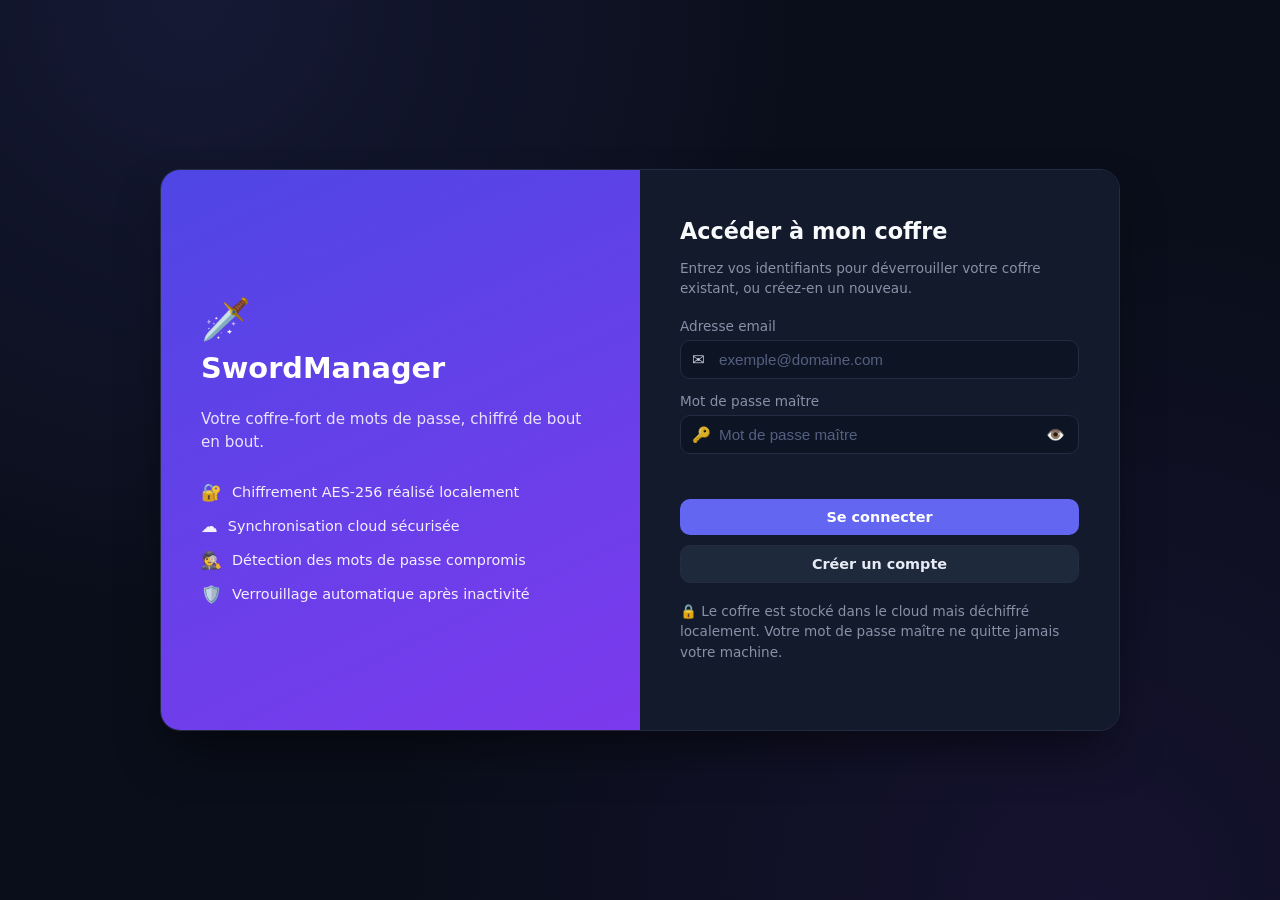
==== index.html @ 0a14b9ee "Redesign header with a grouped dropdown menu - Replace the row of always-visible header buttons with" ====
<!doctype html>
<html lang="fr">
  <head>
    <meta charset="UTF-8" />
    <title>SwordManager - Client Cloud Zero-Knowledge</title>
    <meta name="viewport" content="width=device-width, initial-scale=1.0" />
    <link rel="icon" type="image/svg+xml" href="assets/favicon.svg" />
    <link rel="stylesheet" href="src/style.css" />
  </head>
  <body>
    <div id="toast" class="toast-hidden" role="status" aria-live="polite"></div>

    <!-- ÉCRAN DE CONNEXION / INSCRIPTION -->
    <div id="master-screen">
      <div class="auth-card">
        <div class="auth-brand">
          <div class="brand-logo">🗡️</div>
          <h1>SwordManager</h1>
          <p class="brand-tagline">
            Votre coffre-fort de mots de passe, chiffré de bout en bout.
          </p>
          <ul class="brand-features">
            <li>
              <span class="feature-icon">🔐</span> Chiffrement AES-256 réalisé
              localement
            </li>
            <li>
              <span class="feature-icon">☁️</span> Synchronisation cloud
              sécurisée
            </li>
            <li>
              <span class="feature-icon">🕵️</span> Détection des mots de passe
              compromis
            </li>
            <li>
              <span class="feature-icon">🛡️</span> Verrouillage automatique
              après inactivité
            </li>
          </ul>
        </div>

        <div class="auth-form">
          <h2>Accéder à mon coffre</h2>
          <p class="hint">
            Entrez vos identifiants pour déverrouiller votre coffre existant, ou
            créez-en un nouveau.
          </p>

          <div class="field">
            <label for="master-email">Adresse email</label>
            <div class="input-icon">
              <span class="icon" aria-hidden="true">✉️</span>
              <input
                type="email"
                id="master-email"
                placeholder="exemple@domaine.com"
                autocomplete="username"
              />
            </div>
          </div>

          <div class="field">
            <label for="master-password">Mot de passe maître</label>
            <div class="input-icon">
              <span class="icon" aria-hidden="true">🔑</span>
              <input
                type="password"
                id="master-password"
                placeholder="Mot de passe maître"
                autocomplete="current-password"
              />
              <button
                type="button"
                id="toggle-master-pw"
                class="icon-btn"
                tabindex="-1"
                aria-label="Afficher le mot de passe"
              >
                👁️
              </button>
            </div>
          </div>

          <p id="master-error" class="error" role="alert"></p>

          <div class="auth-actions">
            <button id="unlock-btn" class="btn btn-primary btn-block">
              Se connecter
            </button>
            <button id="register-btn" class="btn btn-secondary btn-block">
              Créer un compte
            </button>
          </div>

          <p class="hint zero-knowledge-note">
            🔒 Le coffre est stocké dans le cloud mais déchiffré localement.
            Votre mot de passe maître ne quitte jamais votre machine.
          </p>
        </div>
      </div>
    </div>

    <!-- ÉCRAN DU COFFRE -->
    <div id="vault-screen" class="hidden">
      <header class="vault-header">
        <div class="brand-mini">
          <span class="brand-mini-logo" aria-hidden="true">🗡️</span>
          <span>SwordManager</span>
        </div>

        <div class="header-actions">
          <div class="menu-dropdown">
            <button
              id="menu-toggle-btn"
              class="btn btn-ghost menu-toggle-btn"
              type="button"
              aria-haspopup="true"
              aria-expanded="false"
            >
              <span aria-hidden="true">⋯</span>
              <span>Menu</span>
            </button>
            <div id="menu-dropdown-panel" class="menu-panel hidden">
              <a id="activity-btn" href="activity.html" class="menu-item">
                <span class="menu-item-icon" aria-hidden="true">🕓</span>
                <span>Historique</span>
              </a>
              <button id="report-btn" class="menu-item" type="button">
                <span class="menu-item-icon" aria-hidden="true">📊</span>
                <span>Rapport Sécurité</span>
              </button>
              <button id="guide-btn" class="menu-item" type="button">
                <span class="menu-item-icon" aria-hidden="true">💡</span>
                <span>Bonnes Pratiques</span>
              </button>
              <button id="export-btn" class="menu-item" type="button">
                <span class="menu-item-icon" aria-hidden="true">📥</span>
                <span>Exporter</span>
              </button>
            </div>
          </div>

          <button id="lock-btn" class="btn btn-ghost lock-btn" type="button">
            <span aria-hidden="true">🔒</span>
            <span>Verrouiller</span>
          </button>
        </div>
      </header>

      <main class="vault-main">
        <div class="vault-title-row">
          <h2>Mes identifiants</h2>
          <p id="entries-count" class="entries-count"></p>
        </div>

        <div class="vault-toolbar">
          <div class="search-field">
            <span class="icon" aria-hidden="true">🔍</span>
            <input
              type="text"
              id="search-input"
              placeholder="Rechercher par nom de site..."
            />
          </div>
          <select id="folder-filter" class="folder-select">
            <option value="">📁 Tous les dossiers</option>
            <option value="sans-dossier">📄 Sans dossier</option>
          </select>
          <button
            type="button"
            id="toggle-form-btn"
            class="btn btn-primary add-btn"
          >
            ➕ Ajouter
          </button>
          <button id="add-folder-btn" class="btn btn-secondary">
            📁 Créer un dossier
          </button>
        </div>

        <div class="table-container">
          <table id="entries-table">
            <thead>
              <tr>
                <th>Nom</th>
                <th>URL</th>
                <th>Identifiant</th>
                <th>Mot de passe</th>
                <th>Actions</th>
              </tr>
            </thead>
            <tbody id="entries-body"></tbody>
          </table>
        </div>
      </main>
    </div>

    <!-- FORMULAIRE D'AJOUT / MODIFICATION (MODALE) -->
    <form id="entry-form" class="hidden">
      <div class="modal-card">
        <div class="modal-header">
          <h3 id="entry-form-title">Ajouter un identifiant</h3>
          <button type="button" class="modal-close" aria-label="Fermer">
            ✕
          </button>
        </div>

        <input type="hidden" id="entry-id" />

        <div class="field-grid">
          <div class="field">
            <label for="entry-name">Nom</label>
            <input
              type="text"
              id="entry-name"
              placeholder="Ex: Google"
              required
            />
          </div>
          <div class="field">
            <label for="entry-url">Site web (URL)</label>
            <input type="text" id="entry-url" placeholder="Ex: google.com" />
          </div>
        </div>

        <div class="field">
          <label for="entry-username">Identifiant / Email</label>
          <input
            type="text"
            id="entry-username"
            placeholder="nom@exemple.com"
          />
        </div>

        <div class="field">
          <label for="entry-password">Mot de passe</label>
          <div class="password-container">
            <input type="text" id="entry-password" placeholder="Mot de passe" />
            <button type="button" id="generate-btn" class="btn btn-secondary">
              🎲 Générer
            </button>
          </div>

          <div class="gen-options">
            <label>
              <input type="checkbox" id="gen-numbers" checked /> Chiffres
            </label>
            <label>
              <input type="checkbox" id="gen-specials" checked /> Caractères
              spéciaux
            </label>
          </div>

          <div id="password-strength" class="strength-bar"></div>
        </div>

        <div class="field">
          <label for="entry-folder">Dossier / Catégorie</label>
          <input
            type="text"
            id="entry-folder"
            list="folder-list"
            placeholder="Ex: Production, Perso, Sauvegardes..."
          />
          <datalist id="folder-list"></datalist>
        </div>

        <div class="modal-footer">
          <button type="button" id="reset-form-btn" class="btn btn-ghost">
            Annuler
          </button>
          <button type="submit" id="submit-entry-btn" class="btn btn-primary">
            💾 Enregistrer
          </button>
        </div>
      </div>
    </form>
    <!-- MODALE DU RAPPORT DE SÉCURITÉ -->
    <div id="report-modal" class="hidden">
      <div class="modal-card" style="max-width: 600px">
        <div class="modal-header">
          <h3>📊 Tableau de Bord de Sécurité</h3>
          <button
            type="button"
            id="report-close-btn"
            class="modal-close"
            aria-label="Fermer"
          >
            ✕
          </button>
        </div>
        <div
          class="report-overview"
          style="
            display: grid;
            grid-template-columns: 1fr 1fr;
            gap: 14px;
            margin-bottom: 20px;
          "
        >
          <div
            style="
              background: var(--color-surface-alt);
              padding: 14px;
              border-radius: var(--radius-md);
              text-align: center;
              border: 1px solid var(--color-border);
            "
          >
            <span style="font-size: 1.5rem">⚠️</span>
            <h4 style="margin: 6px 0 2px 0; color: var(--color-warning)">
              Mots de passe faibles
            </h4>
            <p
              id="weak-count"
              style="font-size: 1.4rem; font-weight: bold; margin: 0"
            >
              0
            </p>
          </div>
          <div
            style="
              background: var(--color-surface-alt);
              padding: 14px;
              border-radius: var(--radius-md);
              text-align: center;
              border: 1px solid var(--color-border);
            "
          >
            <span style="font-size: 1.5rem">🔥</span>
            <h4 style="margin: 6px 0 2px 0; color: var(--color-danger)">
              Compromis (RockYou)
            </h4>
            <p
              id="pwned-count"
              style="font-size: 1.4rem; font-weight: bold; margin: 0"
            >
              0
            </p>
          </div>
        </div>

        <!-- 🔄 DEBUT DE LA SÉPARATION EN DEUX BLOCS -->
        <div
          class="report-lists-container"
          style="display: grid; grid-template-columns: 1fr; gap: 16px"
        >
          <!-- 🔥 BLOC DES MOTS DE PASSE COMPROMIS -->
          <div class="field">
            <label style="color: #ef4444; font-weight: bold; font-size: 0.85rem"
              >🔥 Mots de passe compromis (Fuites publiques)</label
            >
            <div
              id="report-list-pwned"
              style="
                max-height: 180px;
                overflow-y: auto;
                background: var(--color-surface-alt);
                padding: 10px;
                border-radius: var(--radius-md);
                border: 1px solid #ef4444;
                font-size: 0.9rem;
                margin-top: 6px;
              "
            >
              <!-- Rempli en JS -->
            </div>
          </div>

          <!-- ⚠️ BLOC DES MOTS DE PASSE FAIBLES -->
          <div class="field">
            <label style="color: #f59e0b; font-weight: bold; font-size: 0.85rem"
              >⚠️ Mots de passe faibles (Sécurité locale)</label
            >
            <div
              id="report-list-weak"
              style="
                max-height: 180px;
                overflow-y: auto;
                background: var(--color-surface-alt);
                padding: 10px;
                border-radius: var(--radius-md);
                border: 1px solid #f59e0b;
                font-size: 0.9rem;
                margin-top: 6px;
              "
            >
              <!-- Rempli en JS -->
            </div>
          </div>
        </div>
        <!-- 🔄 FIN DE LA SÉPARATION -->
      </div>
    </div>

    <!-- ==========================================================================
   📁 MODALE DE CRÉATION DE DOSSIER PERSO
   ========================================================================== -->
    <div id="folder-modal" class="hidden">
      <div class="modal-card folder-card">
        <div class="modal-header">
          <h3>📁 Nouveau dossier</h3>
          <button id="folder-modal-close" class="modal-close" type="button">
            ×
          </button>
        </div>
        <div class="confirm-body">
          <div class="field">
            <label for="new-folder-name">Nom du dossier</label>
            <input
              type="text"
              id="new-folder-name"
              placeholder="Ex: Perso, PROD, Sauv..."
              autocomplete="off"
            />
            <div id="folder-error" class="error" style="margin-top: 6px"></div>
          </div>
        </div>
        <div class="modal-footer">
          <button id="folder-cancel-btn" class="btn btn-ghost" type="button">
            Annuler
          </button>
          <button id="folder-confirm-btn" class="btn btn-primary" type="button">
            Créer le dossier
          </button>
        </div>
      </div>
    </div>

    <!-- MODALE DE CONFIRMATION D'EXPORTATION SÉCURISÉE -->
    <div id="confirm-modal" class="hidden">
      <div class="modal-card confirm-card">
        <div class="modal-header">
          <h3>⚠️ Attention : Action Sensible</h3>
          <button
            type="button"
            id="confirm-cancel-cross"
            class="modal-close"
            aria-label="Fermer"
          >
            ✕
          </button>
        </div>
        <div class="confirm-body">
          <p>
            Vous allez télécharger vos mots de passe en
            <strong>CLAIR</strong> dans un fichier CSV.
          </p>
          <p class="hint">
            Assurez-vous d'être seul devant votre écran et de supprimer
            définitivement le fichier après usage.
          </p>
          <p>Voulez-vous continuer ?</p>
        </div>
        <div class="modal-footer">
          <button type="button" id="confirm-cancel-btn" class="btn btn-ghost">
            Annuler
          </button>
          <button
            type="button"
            id="confirm-action-btn"
            class="btn btn-primary"
            style="background: var(--color-danger)"
          >
            Exporter en clair
          </button>
        </div>
      </div>
    </div>
    <!-- MODALE DES BONNES PRATIQUES (HYGIÈNE SÉCURITÉ) -->
    <div id="guide-modal" class="hidden">
      <div class="modal-card" style="max-width: 550px">
        <div class="modal-header">
          <h3>💡 Guide d'Hygiène Informatique</h3>
          <button
            type="button"
            id="guide-close-btn"
            class="modal-close"
            aria-label="Fermer"
          >
            ✕
          </button>
        </div>
        <div
          class="guide-body"
          style="
            font-size: 0.92rem;
            line-height: 1.6;
            color: var(--color-text);
            max-height: 400px;
            overflow-y: auto;
            padding-right: 5px;
          "
        >
          <div
            style="
              margin-bottom: 16px;
              border-left: 3px solid var(--color-primary);
              padding-left: 10px;
            "
          >
            <strong
              style="
                color: var(--color-primary-hover);
                display: block;
                margin-bottom: 4px;
              "
              >1. Unicité stricte</strong
            >
            <span
              >N'utilisez jamais le même mot de passe pour deux comptes
              différents. Si un site est corrompu, vos autres accès restent
              protégés.</span
            >
          </div>

          <div
            style="
              margin-bottom: 16px;
              border-left: 3px solid var(--color-success);
              padding-left: 10px;
            "
          >
            <strong
              style="
                color: var(--color-success-hover);
                display: block;
                margin-bottom: 4px;
              "
              >2. Complexité & Longueur</strong
            >
            <span
              >Privilégiez des phrases de passe ou des chaînes d'au moins 14
              caractères combinant majuscules, minuscules, chiffres et
              caractères spéciaux.</span
            >
          </div>

          <div
            style="
              margin-bottom: 16px;
              border-left: 3px solid var(--color-warning);
              padding-left: 10px;
            "
          >
            <strong
              style="
                color: var(--color-warning);
                display: block;
                margin-bottom: 4px;
              "
              >3. Double Authentification (2FA)</strong
            >
            <span
              >Activez la validation en deux étapes dès que possible (via
              application TOTP ou clé matérielle). Le mot de passe seul ne
              suffit plus.</span
            >
          </div>

          <div
            style="
              margin-bottom: 16px;
              border-left: 3px solid var(--color-danger);
              padding-left: 10px;
            "
          >
            <strong
              style="
                color: var(--color-danger-hover);
                display: block;
                margin-bottom: 4px;
              "
              >4. Attention aux Exports (CSV)</strong
            >
            <span
              >Lorsque vous exportez vos mots de passe en clair depuis
              SwordManager, détruisez le fichier CSV de votre disque dès que
              vous avez fini de l'utiliser.</span
            >
          </div>

          <div
            style="
              margin-bottom: 8px;
              border-left: 3px solid #6366f1;
              padding-left: 10px;
            "
          >
            <strong style="color: #818cf8; display: block; margin-bottom: 4px"
              >5. Méfiez-vous du Phishing</strong
            >
            <span
              >Vérifiez systématiquement l'URL des sites avant de copier-coller
              vos identifiants. Aucun administrateur système ne vous demandera
              votre mot de passe maître.</span
            >
          </div>
        </div>
        <div class="modal-footer" style="margin-top: 16px; padding-top: 12px">
          <button
            type="button"
            id="guide-ok-btn"
            class="btn btn-primary"
            style="width: 100%"
          >
            Compris !
          </button>
        </div>
      </div>
    </div>
    <script src="src/app.js"></script>
  </body>
</html>
---- src/style.css ----
/* ==========================================================================
   TOKENS
   ========================================================================== */
:root {
  --color-bg: #0a0e1a;
  --color-surface: #131a2c;
  --color-surface-alt: #0d1424;
  --color-border: #232c42;
  --color-text: #e7ebf5;
  --color-text-muted: #8891a8;
  --color-primary: #6366f1;
  --color-primary-hover: #818cf8;
  --color-primary-soft: rgba(99, 102, 241, 0.15);
  --color-success: #22c55e;
  --color-success-hover: #34d872;
  --color-danger: #ef4444;
  --color-danger-hover: #f87171;
  --color-warning: #f59e0b;
  --radius-sm: 6px;
  --radius-md: 10px;
  --radius-lg: 16px;
  --radius-xl: 20px;
  --shadow-md: 0 10px 25px -5px rgba(0, 0, 0, 0.4);
  --shadow-lg: 0 25px 50px -12px rgba(0, 0, 0, 0.55);
}

* {
  box-sizing: border-box;
}

/* ==========================================================================
   BASE
   ========================================================================== */
body {
  font-family:
    system-ui,
    -apple-system,
    BlinkMacSystemFont,
    "Segoe UI",
    sans-serif;
  background:
    radial-gradient(
      circle at 15% 0%,
      rgba(99, 102, 241, 0.12),
      transparent 45%
    ),
    radial-gradient(
      circle at 85% 100%,
      rgba(124, 58, 237, 0.1),
      transparent 50%
    ),
    var(--color-bg);
  color: var(--color-text);
  margin: 0;
  padding: 0;
  min-height: 100vh;
}

h1,
h2,
h3 {
  color: #f9fafb;
  margin-top: 0;
}

.hidden {
  display: none;
}

.hint {
  font-size: 0.85rem;
  color: var(--color-text-muted);
  line-height: 1.5;
}

.error {
  color: var(--color-danger);
  font-size: 0.9rem;
  min-height: 1.1em;
}

/* ==========================================================================
   FORM FIELDS
   ========================================================================== */
.field {
  margin-bottom: 14px;
}

.field label {
  display: block;
  font-size: 0.85rem;
  margin-bottom: 6px;
  color: var(--color-text-muted);
  font-weight: 500;
}

.field-grid {
  display: grid;
  grid-template-columns: 1fr 1fr;
  gap: 14px;
}

input[type="text"],
input[type="password"],
input[type="url"],
input[type="search"],
input[type="email"],
input[type="number"] {
  width: 100%;
  padding: 10px 12px;
  border-radius: var(--radius-md);
  border: 1px solid var(--color-border);
  background: var(--color-surface-alt);
  color: var(--color-text);
  font-size: 0.95rem;
  transition:
    border-color 0.15s ease,
    box-shadow 0.15s ease;
}

input::placeholder {
  color: #556080;
}

input:focus {
  outline: none;
  border-color: var(--color-primary);
  box-shadow: 0 0 0 3px var(--color-primary-soft);
}

.input-icon {
  position: relative;
  display: flex;
  align-items: center;
}

.input-icon .icon {
  position: absolute;
  left: 12px;
  font-size: 0.95rem;
  pointer-events: none;
  opacity: 0.85;
}

.input-icon input {
  padding-left: 38px;
  padding-right: 40px;
}

.icon-btn {
  position: absolute;
  right: 6px;
  background: transparent;
  border: none;
  color: var(--color-text-muted);
  padding: 6px 8px;
  border-radius: var(--radius-sm);
  cursor: pointer;
  font-size: 0.95rem;
}

.icon-btn:hover {
  background: var(--color-border);
}

/* ==========================================================================
   BUTTONS
   ========================================================================== */
.btn {
  border: none;
  border-radius: var(--radius-md);
  padding: 10px 16px;
  font-size: 0.9rem;
  font-weight: 600;
  cursor: pointer;
  transition:
    background 0.15s ease,
    transform 0.1s ease,
    opacity 0.15s ease;
  white-space: nowrap;
}

.btn:active {
  transform: scale(0.98);
}

.btn:disabled {
  opacity: 0.5;
  cursor: default;
  transform: none;
}

.btn-block {
  width: 100%;
}

.btn-primary {
  background: var(--color-primary);
  color: white;
}

.btn-primary:hover {
  background: var(--color-primary-hover);
}

.btn-secondary {
  background: #1e293b;
  color: var(--color-text);
  border: 1px solid var(--color-border);
}

.btn-secondary:hover {
  background: #263049;
}

.btn-ghost {
  background: transparent;
  color: var(--color-text);
  border: 1px solid var(--color-border);
}

.btn-ghost:hover {
  background: var(--color-surface);
}

/* Boutons génériques restants (utilisés dans le rendu JS des lignes) */
button {
  font-family: inherit;
}

/* ==========================================================================
   AUTH SCREEN
   ========================================================================== */
#master-screen:not(.hidden) {
  display: flex;
  min-height: 100vh;
  align-items: center;
  justify-content: center;
  padding: 32px 16px;
}

#master-screen.hidden {
  display: none;
}

.auth-card {
  display: grid;
  grid-template-columns: 1fr 1fr;
  max-width: 960px;
  width: 100%;
  border-radius: var(--radius-xl);
  overflow: hidden;
  box-shadow: var(--shadow-lg);
  border: 1px solid var(--color-border);
}

.auth-brand {
  background: linear-gradient(155deg, #4f46e5 0%, #7c3aed 100%);
  color: white;
  padding: 48px 40px;
  display: flex;
  flex-direction: column;
  justify-content: center;
}

.brand-logo {
  font-size: 2.5rem;
  margin-bottom: 8px;
}

.auth-brand h1 {
  color: white;
  font-size: 1.8rem;
  margin-bottom: 8px;
}

.brand-tagline {
  color: rgba(255, 255, 255, 0.85);
  font-size: 0.95rem;
  margin-bottom: 28px;
  line-height: 1.5;
}

.brand-features {
  list-style: none;
  margin: 0;
  padding: 0;
  display: flex;
  flex-direction: column;
  gap: 14px;
}

.brand-features li {
  display: flex;
  align-items: center;
  gap: 10px;
  font-size: 0.9rem;
  color: rgba(255, 255, 255, 0.92);
}

.feature-icon {
  font-size: 1.05rem;
}

.auth-form {
  background: var(--color-surface);
  padding: 48px 40px;
}

.auth-form h2 {
  font-size: 1.4rem;
  margin-bottom: 6px;
}

.auth-form .hint {
  margin-bottom: 20px;
}

.auth-actions {
  display: flex;
  flex-direction: column;
  gap: 10px;
  margin-top: 8px;
}

.zero-knowledge-note {
  margin-top: 18px;
  margin-bottom: 0;
}

/* ==========================================================================
   VAULT SCREEN
   ========================================================================== */
#vault-screen:not(.hidden) {
  display: flex;
  flex-direction: column;
  min-height: 100vh;
}

#vault-screen.hidden {
  display: none;
}

.vault-header {
  position: sticky;
  top: 0;
  z-index: 20;
  display: flex;
  align-items: center;
  justify-content: space-between;
  gap: 16px;
  padding: 14px 32px;
  background: rgba(13, 20, 36, 0.85);
  backdrop-filter: blur(8px);
  border-bottom: 1px solid var(--color-border);
}

.brand-mini {
  font-weight: 700;
  font-size: 1.05rem;
  display: flex;
  align-items: center;
  gap: 8px;
  white-space: nowrap;
}

.brand-mini-logo {
  font-size: 1.2rem;
}

.header-actions {
  display: flex;
  align-items: center;
  gap: 10px;
}

.header-actions .btn {
  display: inline-flex;
  align-items: center;
  gap: 6px;
}

.lock-btn {
  border-color: rgba(239, 68, 68, 0.35) !important;
  color: var(--color-danger-hover) !important;
}

.lock-btn:hover {
  background: rgba(239, 68, 68, 0.12) !important;
}

/* ==========================================================================
   MENU DÉROULANT DE L'EN-TÊTE (actions secondaires)
   ========================================================================== */
.menu-dropdown {
  position: relative;
}

.menu-toggle-btn[aria-expanded="true"] {
  background: var(--color-surface);
  border-color: var(--color-primary);
}

.menu-panel {
  position: absolute;
  top: calc(100% + 8px);
  right: 0;
  min-width: 220px;
  background: var(--color-surface);
  border: 1px solid var(--color-border);
  border-radius: var(--radius-md);
  box-shadow: var(--shadow-md);
  padding: 6px;
  display: flex;
  flex-direction: column;
  gap: 2px;
  z-index: 30;
  animation: modalSpawn 0.15s ease-out;
}

.menu-panel.hidden {
  display: none;
}

.menu-item {
  display: flex;
  align-items: center;
  gap: 10px;
  width: 100%;
  padding: 10px 12px;
  border: none;
  border-radius: var(--radius-sm);
  background: transparent;
  color: var(--color-text);
  font-size: 0.88rem;
  font-weight: 500;
  text-align: left;
  text-decoration: none;
  cursor: pointer;
  transition: background 0.15s ease;
}

.menu-item:hover {
  background: var(--color-surface-alt);
}

.menu-item-icon {
  font-size: 1rem;
  flex-shrink: 0;
}

/* ==========================================================================
   RESPONSIVE DE L'EN-TÊTE
   ========================================================================== */
@media (max-width: 640px) {
  .vault-header {
    padding: 12px 16px;
  }

  .lock-btn span:last-child {
    display: none; /* Ne garde que l'icône sur très petit écran */
  }

  .menu-toggle-btn span:last-child {
    display: none;
  }
}

.vault-main {
  flex: 1;
  width: 100%;
  max-width: 1100px;
  margin: 0 auto;
  padding: 28px 32px 48px;
}

.vault-title-row {
  display: flex;
  align-items: baseline;
  gap: 12px;
  margin-bottom: 18px;
}

.vault-title-row h2 {
  font-size: 1.3rem;
}

.entries-count {
  color: var(--color-text-muted);
  font-size: 0.85rem;
  margin: 0;
}

.vault-toolbar {
  display: flex;
  gap: 12px;
  flex-wrap: wrap;
  align-items: center;
  margin-bottom: 20px;
}

.search-field {
  position: relative;
  display: flex;
  align-items: center;
  flex: 1;
  min-width: 220px;
  background: var(--color-surface);
  border: 1px solid var(--color-border);
  border-radius: var(--radius-md);
  padding: 0 12px;
}

.search-field .icon {
  opacity: 0.8;
  margin-right: 8px;
}

.search-field input {
  border: none;
  background: transparent;
  padding: 10px 0;
  flex: 1;
}

.search-field input:focus {
  box-shadow: none;
}

.folder-select {
  padding: 10px 14px;
  border-radius: var(--radius-md);
  border: 1px solid var(--color-border);
  background: var(--color-surface);
  color: var(--color-text);
  min-width: 190px;
  font-size: 0.9rem;
}

.folder-select:focus {
  outline: none;
  border-color: var(--color-primary);
}

.add-btn {
  margin-left: auto;
}

/* ==========================================================================
   TABLE
   ========================================================================== */
.table-container {
  width: 100%;
  max-height: 500px;
  overflow-y: auto;
  border: 1px solid var(--color-border);
  border-radius: var(--radius-lg);
  background: var(--color-surface);
  box-shadow: var(--shadow-md);
}

#entries-table {
  width: 100%;
  border-collapse: collapse;
  font-size: 0.9rem;
}

#entries-table th,
#entries-table td {
  padding: 12px 14px;
  border-bottom: 1px solid var(--color-border);
  text-align: left;
  vertical-align: middle !important; /* 🎯 Force toutes les cellules au même niveau horizontal */
}

#entries-table th {
  position: sticky;
  top: 0;
  background: var(--color-surface-alt);
  color: var(--color-text-muted);
  font-size: 0.78rem;
  text-transform: uppercase;
  letter-spacing: 0.04em;
  font-weight: 600;
  z-index: 10;
  border-bottom: 1px solid var(--color-border);
}

#entries-table tbody tr {
  transition: background 0.15s ease;
}

#entries-table tbody tr:hover {
  background: rgba(99, 102, 241, 0.06);
}

#entries-table tbody tr:last-child td {
  border-bottom: none;
}

/* 🎯 CORRECTION STRICTE DU DISPLAY FLEX INJECTÉ PAR LE JS (ÉCRAN PC) */
@media (min-width: 769px) {
  #entries-table td[data-label="Mot de passe"] {
    display: table-cell !important; /* Écrase le flex du JS sur ordinateur */
    white-space: nowrap;
  }
  
  #entries-table td[data-label="Mot de passe"] span {
    display: inline-block;
    vertical-align: middle;
  }

  #entries-table td[data-label="Mot de passe"] button {
    display: inline-block;
    vertical-align: middle;
    margin-left: 8px;
  }
}

#entries-table td a {
  color: var(--color-primary-hover);
  text-decoration: none;
  font-weight: 500;
  transition: color 0.15s ease;
}

#entries-table td a:hover {
  text-decoration: underline;
}

#entries-table td a:visited {
  color: var(--color-primary-hover);
}

.empty-state {
  text-align: center;
  padding: 48px 20px;
  color: var(--color-text-muted);
  font-size: 0.95rem;
}

/* Boutons d'action & jetons dans le tableau (générés en JS) */
.action-btn {
  margin-right: 6px;
  font-size: 0.78rem;
  padding: 6px 10px;
  border: none;
  border-radius: var(--radius-sm);
  cursor: pointer;
  font-weight: 600;
  color: white;
}

.action-btn.edit {
  background: var(--color-success);
}

.action-btn.edit:hover {
  background: var(--color-success-hover);
}

.action-btn.delete {
  background: var(--color-danger);
}

.action-btn.delete:hover {
  background: var(--color-danger-hover);
}

.toggle-pw-btn {
  background: transparent;
  padding: 3px 7px;
  margin-left: 8px;
  font-size: 0.85rem;
  border: 1px solid var(--color-border);
  border-radius: var(--radius-sm);
  cursor: pointer;
}

.toggle-pw-btn:hover {
  background: var(--color-border);
}

.hidden-password {
  font-family: monospace;
  letter-spacing: 1.5px;
}

/* ==========================================================================
   MODALE : AJOUT / MODIFICATION D'UNE ENTRÉE
   ========================================================================== */
#entry-form:not(.hidden) {
  position: fixed;
  inset: 0;
  display: flex;
  align-items: center;
  justify-content: center;
  padding: 20px;
  background: rgba(4, 7, 18, 0.72);
  backdrop-filter: blur(4px);
  z-index: 1000;
  overflow-y: auto;
}

#entry-form.hidden {
  display: none;
}

.modal-card {
  background: var(--color-surface);
  border: 1px solid var(--color-border);
  border-radius: var(--radius-lg);
  padding: 28px;
  max-width: 500px;
  width: 100%;
  max-height: 90vh;
  overflow-y: auto;
  box-shadow: var(--shadow-lg);
  margin: auto;
}

.modal-header {
  display: flex;
  align-items: center;
  justify-content: space-between;
  margin-bottom: 18px;
}

.modal-header h3 {
  font-size: 1.15rem;
}

.modal-close {
  background: transparent;
  border: none;
  color: var(--color-text-muted);
  font-size: 1.1rem;
  cursor: pointer;
  padding: 4px 8px;
  border-radius: var(--radius-sm);
  line-height: 1;
}

.modal-close:hover {
  background: var(--color-border);
  color: var(--color-text);
}

.password-container {
  display: flex;
  gap: 8px;
}

.password-container input {
  flex: 1;
}

.gen-options {
  display: flex;
  gap: 16px;
  margin-top: 10px;
  font-size: 0.85rem;
  color: var(--color-text-muted);
}

.gen-options label {
  display: flex;
  align-items: center;
  gap: 6px;
  cursor: pointer;
}

.strength-bar {
  height: 5px;
  width: 0%;
  margin-top: 8px;
  border-radius: 4px;
  background: transparent;
  transition:
    width 0.3s ease,
    background-color 0.3s ease;
}

.strength-bar.weak {
  width: 33%;
  background-color: var(--color-danger);
}

.strength-bar.medium {
  width: 66%;
  background-color: var(--color-warning);
}

.strength-bar.strong {
  width: 100%;
  background-color: var(--color-success);
}

.modal-footer {
  display: flex;
  justify-content: flex-end;
  gap: 10px;
  margin-top: 22px;
  padding-top: 18px;
  border-top: 1px solid var(--color-border);
}

/* ==========================================================================
   TOAST
   ========================================================================== */
#toast {
  position: fixed;
  bottom: 24px;
  right: 24px;
  background: #1e1b4b;
  color: #c7d2fe;
  padding: 12px 24px;
  border-radius: var(--radius-md);
  border: 1px solid #4338ca;
  box-shadow: var(--shadow-md);
  font-size: 0.9rem;
  font-weight: 500;
  z-index: 9999;
  transition:
    opacity 0.3s ease,
    transform 0.3s ease;
  max-width: min(360px, calc(100vw - 32px));
}

.toast-hidden {
  opacity: 0;
  transform: translateY(20px);
  pointer-events: none;
}

.toast-visible {
  opacity: 1;
  transform: translateY(0);
}

/* ==========================================================================
   MODALE DE CONFIRMATION PERSONNALISÉE
   ========================================================================== */
#confirm-modal:not(.hidden),
#report-modal:not(.hidden),
#guide-modal:not(.hidden) {
  position: fixed;
  inset: 0;
  display: flex;
  align-items: center;
  justify-content: center;
  padding: 20px;
  background: rgba(4, 7, 18, 0.8);
  backdrop-filter: blur(6px);
  z-index: 2000;
}

#confirm-modal.hidden {
  display: none;
}

.confirm-card {
  max-width: 420px !important;
  border: 1px solid var(--color-danger) !important;
  animation: modalSpawn 0.2s ease-out;
}

.confirm-body {
  font-size: 0.95rem;
  line-height: 1.6;
  color: var(--color-text);
  margin-bottom: 14px;
}

.confirm-body strong {
  color: var(--color-danger-hover);
}

@keyframes modalSpawn {
  from {
    transform: scale(0.95);
    opacity: 0;
  }
  to {
    transform: scale(1);
    opacity: 1;
  }
}

/* ==========================================================================
   CORRECTION AFFICHAGE MOT DE PASSE LONG
   ========================================================================== */
#entries-table td:nth-child(4) {
  max-width: 200px;
  word-break: break-all;
  white-space: normal;
}

#entries-table td:nth-child(4) .toggle-pw-btn {
  display: inline-block;
  vertical-align: middle;
  margin-left: 6px;
}

.name-wrapper {
  display: flex;
  flex-direction: column;
  gap: 4px;
  align-items: flex-start;
}

.folder-badge {
  display: inline-flex !important;
  align-items: center;
  background-color: var(--color-primary-soft) !important;
  color: var(--color-primary-hover) !important;
  font-size: 0.7rem !important;
  font-weight: 700 !important;
  padding: 2px 8px !important;
  border-radius: 20px !important;
  border: 1px solid rgba(99, 102, 241, 0.3) !important;
  text-transform: uppercase;
  letter-spacing: 0.05em;
  width: fit-content !important;
}

.entry-title {
  font-weight: 500;
  color: var(--color-text);
}

/* ==========================================================================
   📁 MODALE DOSSIER PERSONNALISÉE
   ========================================================================== */
#folder-modal:not(.hidden) {
  position: fixed;
  inset: 0;
  display: flex;
  align-items: center;
  justify-content: center;
  padding: 20px;
  background: rgba(4, 7, 18, 0.8);
  backdrop-filter: blur(6px);
  z-index: 2000;
}

#folder-modal.hidden {
  display: none;
}

.folder-card {
  max-width: 400px !important;
  border: 1px solid var(--color-border) !important;
  animation: modalSpawn 0.2s ease-out;
}

/* ==========================================================================
   RESPONSIVE
   ========================================================================== */
@media (max-width: 860px) {
  .auth-card {
    grid-template-columns: 1fr;
    max-width: 460px;
  }

  .auth-brand {
    padding: 32px 28px;
  }

  .brand-features {
    display: none;
  }

  .auth-form {
    padding: 32px 28px;
  }
}

@media (max-width: 768px) {
  .vault-header {
    padding: 12px 16px;
  }

  .vault-main {
    padding: 20px 14px 40px;
  }

  .vault-toolbar {
    flex-direction: column;
    align-items: stretch;
  }

  .add-btn {
    margin-left: 0;
  }

  .folder-select {
    width: 100%;
  }

  .field-grid {
    grid-template-columns: 1fr;
  }

  .password-container {
    flex-direction: column;
  }

  .password-container input {
    width: 100%;
  }

  #generate-btn {
    width: 100%;
  }

  .table-container {
    max-height: none;
    background: transparent;
    border: none;
    box-shadow: none;
  }

  #entries-table thead {
    display: none;
  }

  #entries-table,
  #entries-table tbody,
  #entries-table tr,
  #entries-table td {
    display: block;
    width: 100%;
  }

  #entries-table tr {
    background: var(--color-surface) !important;
    margin-bottom: 14px;
    padding: 14px;
    border: 1px solid var(--color-border);
    border-radius: var(--radius-lg);
    box-shadow: var(--shadow-md);
  }

  #entries-table td {
    text-align: left;
    padding: 7px 2px;
    border-bottom: none;
    display: flex;
    justify-content: space-between;
    align-items: center;
    font-size: 0.85rem;
  }

  #entries-table td::before {
    content: attr(data-label);
    font-weight: 600;
    color: var(--color-text-muted);
    margin-right: 8px;
  }

  .action-btn {
    margin-top: 4px;
    padding: 7px 10px;
    font-size: 0.8rem;
    flex: 1;
    text-align: center;
  }

  #entries-table td:last-child {
    display: flex;
    justify-content: space-between;
    gap: 6px;
    padding-top: 12px;
    border-top: 1px solid var(--color-border);
    margin-top: 6px;
  }

  .modal-card {
    padding: 22px;
  }

  #toast {
    bottom: 16px;
    left: 16px;
    right: 16px;
    max-width: none;
    text-align: center;
  }

  /* RESPONSIVE MODALE RAPPORT */
  @media (max-width: 600px) {
    .report-overview {
      grid-template-columns: 1fr !important;
      gap: 10px !important;
    }

    #report-list-pwned > div,
    #report-list-weak > div {
      flex-direction: column !important;
      align-items: stretch !important;
      gap: 8px !important;
      padding: 12px 0 !important;
    }

    #report-list-pwned strong,
    #report-list-weak strong {
      white-space: normal !important;
    }

    #report-list-pwned .action-btn,
    #report-list-weak .action-btn {
      width: 100% !important;
      text-align: center;
      padding: 8px !important;
    }
  }

 /* ==========================================================================
   📱 ALIGNEMENT DE L'EMOJI ET FIX DES RETOURS À LA LIGNE INVOLONTAIRES
   ========================================================================== */
@media (max-width: 768px) {
  /* Empêche le label "Mot de passe" de casser son dernier caractère */
  td[data-label="Mot de passe"]::before {
    white-space: nowrap !important;
    padding-right: 10px !important;
  }

  /* Force la structure en ligne propre sur mobile */
  td[data-label="Identifiant"],
  td[data-label="Mot de passe"] {
    display: flex !important;
    justify-content: space-between !important;
    align-items: center !important;
  }

  /* Force le span et le bouton à faire bloc à la fin de la ligne sur mobile */
  td[data-label="Identifiant"] > :not(::before),
  td[data-label="Mot de passe"] > :not(::before) {
    display: inline-flex !important;
    align-items: center !important;
    gap: 6px !important; /* Fixe l'émoji collé à 6px après le texte */
    justify-content: flex-end !important;
  }

  /* Bloque le saut de ligne involontaire du dernier point de mot de passe */
  td[data-label="Identifiant"] span,
  td[data-label="Mot de passe"] span {
    flex: 0 1 auto !important; 
    text-align: right !important;
    white-space: nowrap !important;
  }

  /* Autorise le mot de passe en clair à retourner à la ligne s'il est trop long */
  td[data-label="Mot de passe"] span:not(.hidden-password) {
    white-space: normal !important;
    word-break: break-all !important;
  }

  td[data-label="Identifiant"] button,
  td[data-label="Mot de passe"] button {
    flex-shrink: 0 !important;
    margin: 0 !important;
    display: inline-block !important;
  }
}

/* ==========================================================================
   🏷️ BADGES DES DOSSIERS / CATÉGORIES (CORRIGÉ SANS ACCOLADE EN TROP)
   ========================================================================== */
.name-wrapper {
  display: flex;
  flex-direction: column;
  gap: 6px;
  align-items: flex-start;
}

.folder-badge {
  display: inline-flex !important;
  align-items: center;
  background-color: var(--color-primary-soft) !important;
  color: var(--color-primary-hover) !important;
  font-size: 0.7rem;
  font-weight: 700;
  padding: 3px 9px !important;
  border-radius: 20px !important;
  border: 1px solid rgba(99, 102, 241, 0.3) !important;
  text-transform: uppercase;
  letter-spacing: 0.05em;
  width: auto !important;
}

.entry-title {
  font-weight: 600;
  color: var(--color-text);
  font-size: 0.95rem;
}

@media (max-width: 768px) {
  .name-wrapper {
    align-items: flex-end;
    text-align: right;
    width: 100%;
  }
}
}
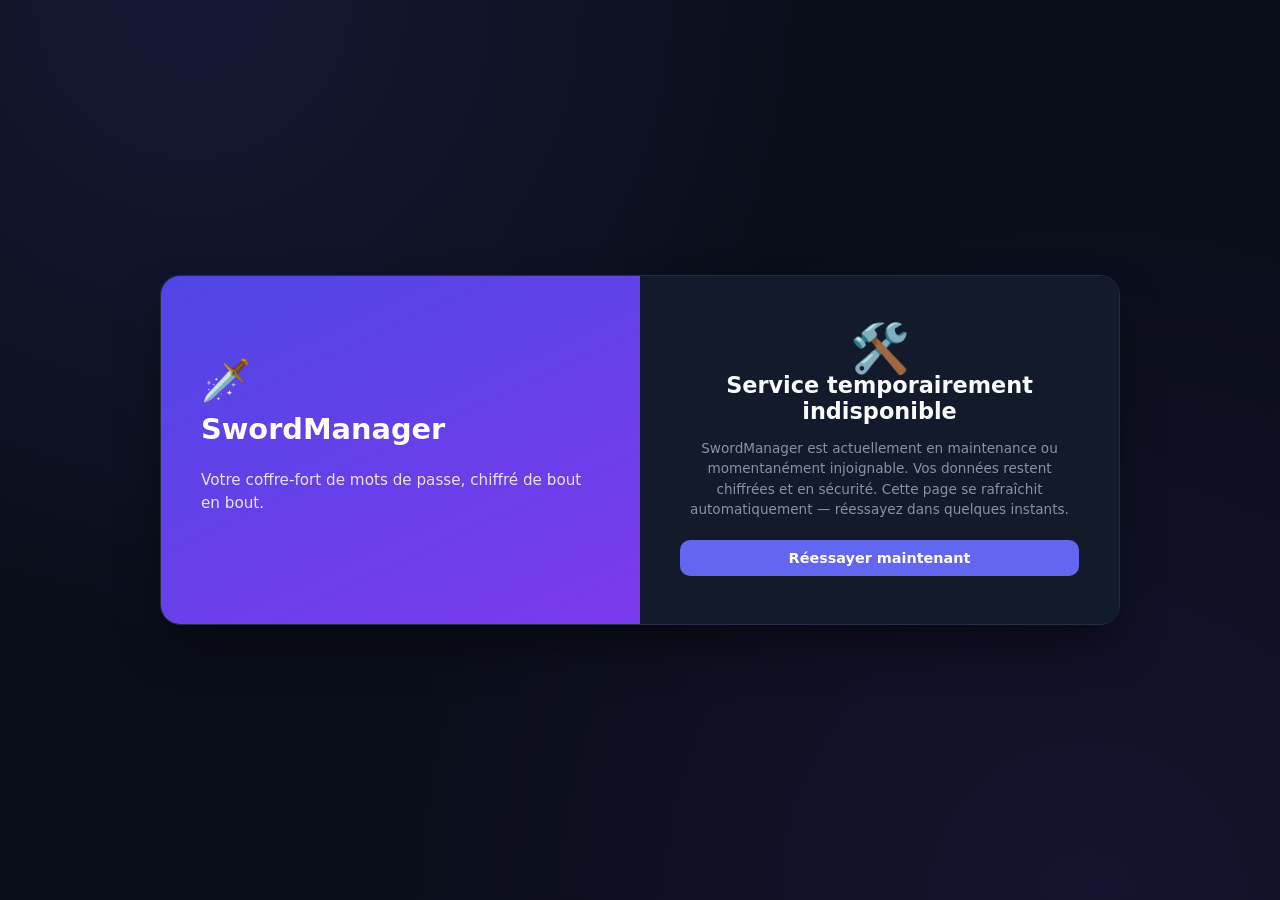
==== commit 951af280: "add 404 page & maintenance" ====
--- a/index.html
+++ b/index.html
@@ -10,8 +10,14 @@
   <body>
     <div id="toast" class="toast-hidden" role="status" aria-live="polite"></div>
 
+    <!-- ÉCRAN DE CHARGEMENT (évite d'afficher brièvement le formulaire de connexion
+         pendant la vérification d'une session déjà active) -->
+    <div id="boot-screen" class="hidden">
+      <div class="boot-spinner" aria-hidden="true"></div>
+    </div>
+
     <!-- ÉCRAN DE CONNEXION / INSCRIPTION -->
-    <div id="master-screen">
+    <div id="master-screen" class="hidden">
       <div class="auth-card">
         <div class="auth-brand">
           <div class="brand-logo">🗡️</div>
@@ -121,7 +127,7 @@
               <span>Menu</span>
             </button>
             <div id="menu-dropdown-panel" class="menu-panel hidden">
-              <a id="activity-btn" href="activity.html" class="menu-item">
+              <a id="activity-btn" href="/activity" class="menu-item">
                 <span class="menu-item-icon" aria-hidden="true">🕓</span>
                 <span>Historique</span>
               </a>
@@ -277,9 +283,9 @@
     </form>
     <!-- MODALE DU RAPPORT DE SÉCURITÉ -->
     <div id="report-modal" class="hidden">
-      <div class="modal-card" style="max-width: 600px">
+      <div class="modal-card report-card">
         <div class="modal-header">
-          <h3>📊 Tableau de Bord de Sécurité</h3>
+          <h3>📊 Rapport de sécurité</h3>
           <button
             type="button"
             id="report-close-btn"
@@ -289,107 +295,70 @@
             ✕
           </button>
         </div>
-        <div
-          class="report-overview"
-          style="
-            display: grid;
-            grid-template-columns: 1fr 1fr;
-            gap: 14px;
-            margin-bottom: 20px;
-          "
-        >
-          <div
-            style="
-              background: var(--color-surface-alt);
-              padding: 14px;
-              border-radius: var(--radius-md);
-              text-align: center;
-              border: 1px solid var(--color-border);
-            "
-          >
-            <span style="font-size: 1.5rem">⚠️</span>
-            <h4 style="margin: 6px 0 2px 0; color: var(--color-warning)">
-              Mots de passe faibles
-            </h4>
-            <p
-              id="weak-count"
-              style="font-size: 1.4rem; font-weight: bold; margin: 0"
-            >
-              0
+
+        <div class="report-score-section">
+          <div id="report-score-donut" class="report-donut">
+            <div class="report-donut-hole">
+              <span id="report-score-value">–</span>
+              <small>/ 100</small>
+            </div>
+          </div>
+          <div class="report-score-details">
+            <p id="report-score-label" class="report-score-label">Analyse en cours…</p>
+            <p id="report-score-hint" class="report-score-hint">
+              Nous analysons vos identifiants.
             </p>
-          </div>
-          <div
-            style="
-              background: var(--color-surface-alt);
-              padding: 14px;
-              border-radius: var(--radius-md);
-              text-align: center;
-              border: 1px solid var(--color-border);
-            "
-          >
-            <span style="font-size: 1.5rem">🔥</span>
-            <h4 style="margin: 6px 0 2px 0; color: var(--color-danger)">
-              Compromis (RockYou)
-            </h4>
-            <p
-              id="pwned-count"
-              style="font-size: 1.4rem; font-weight: bold; margin: 0"
-            >
-              0
-            </p>
-          </div>
-        </div>
-
-        <!-- 🔄 DEBUT DE LA SÉPARATION EN DEUX BLOCS -->
-        <div
-          class="report-lists-container"
-          style="display: grid; grid-template-columns: 1fr; gap: 16px"
-        >
-          <!-- 🔥 BLOC DES MOTS DE PASSE COMPROMIS -->
+            <div class="report-legend">
+              <span class="report-legend-item"
+                ><i class="report-dot report-dot-healthy"></i>Sains</span
+              >
+              <span class="report-legend-item"
+                ><i class="report-dot report-dot-weak"></i>Faibles</span
+              >
+              <span class="report-legend-item"
+                ><i class="report-dot report-dot-pwned"></i>Compromis</span
+              >
+            </div>
+          </div>
+        </div>
+
+        <div class="report-stats-row">
+          <div class="report-stat-tile">
+            <span class="report-stat-icon" aria-hidden="true">🗂️</span>
+            <h4>Identifiants analysés</h4>
+            <p id="total-count">0</p>
+          </div>
+          <div class="report-stat-tile report-stat-tile-warning">
+            <span class="report-stat-icon" aria-hidden="true">⚠️</span>
+            <h4>Mots de passe faibles</h4>
+            <p id="weak-count">0</p>
+          </div>
+          <div class="report-stat-tile report-stat-tile-danger">
+            <span class="report-stat-icon" aria-hidden="true">🔥</span>
+            <h4>Compromis (fuites connues)</h4>
+            <p id="pwned-count">0</p>
+          </div>
+        </div>
+
+        <div class="report-lists-container">
           <div class="field">
             <label style="color: #ef4444; font-weight: bold; font-size: 0.85rem"
               >🔥 Mots de passe compromis (Fuites publiques)</label
             >
-            <div
-              id="report-list-pwned"
-              style="
-                max-height: 180px;
-                overflow-y: auto;
-                background: var(--color-surface-alt);
-                padding: 10px;
-                border-radius: var(--radius-md);
-                border: 1px solid #ef4444;
-                font-size: 0.9rem;
-                margin-top: 6px;
-              "
-            >
+            <div id="report-list-pwned" class="report-list report-list-pwned">
               <!-- Rempli en JS -->
             </div>
           </div>
 
-          <!-- ⚠️ BLOC DES MOTS DE PASSE FAIBLES -->
           <div class="field">
             <label style="color: #f59e0b; font-weight: bold; font-size: 0.85rem"
               >⚠️ Mots de passe faibles (Sécurité locale)</label
             >
-            <div
-              id="report-list-weak"
-              style="
-                max-height: 180px;
-                overflow-y: auto;
-                background: var(--color-surface-alt);
-                padding: 10px;
-                border-radius: var(--radius-md);
-                border: 1px solid #f59e0b;
-                font-size: 0.9rem;
-                margin-top: 6px;
-              "
-            >
+            <div id="report-list-weak" class="report-list report-list-weak">
               <!-- Rempli en JS -->
             </div>
           </div>
         </div>
-        <!-- 🔄 FIN DE LA SÉPARATION -->
       </div>
     </div>
 
@@ -609,6 +578,8 @@
         </div>
       </div>
     </div>
+    <script src="src/session-guard.js"></script>
+    <script src="src/backend-status.js"></script>
     <script src="src/app.js"></script>
   </body>
 </html>
--- a/src/style.css
+++ b/src/style.css
@@ -457,11 +457,9 @@
     padding: 12px 16px;
   }
 
-  .lock-btn span:last-child {
-    display: none; /* Ne garde que l'icône sur très petit écran */
-  }
-
-  .menu-toggle-btn span:last-child {
+  /* Ne garde que l'icône sur très petit écran, pour tous les boutons du header
+     (Verrouiller, Menu, Retour au coffre...) et éviter tout débordement horizontal */
+  .header-actions .btn span:last-child {
     display: none;
   }
 }
@@ -1088,13 +1086,9 @@
     text-align: center;
   }
 
-  /* RESPONSIVE MODALE RAPPORT */
+  /* RESPONSIVE MODALE RAPPORT (le donut/score/tuiles ont leur propre media query
+     dédiée plus bas ; ceci ne concerne que le contenu des listes) */
   @media (max-width: 600px) {
-    .report-overview {
-      grid-template-columns: 1fr !important;
-      gap: 10px !important;
-    }
-
     #report-list-pwned > div,
     #report-list-weak > div {
       flex-direction: column !important;
@@ -1204,3 +1198,287 @@
   }
 }
 }
+
+/* ==========================================================================
+   🕓 HISTORIQUE D'ACTIVITÉ : FILTRES ET LIGNES
+   ========================================================================== */
+.filter-chip-row {
+  display: flex;
+  flex-wrap: wrap;
+  gap: 8px;
+  margin-top: 18px;
+}
+
+.filter-chip {
+  border: 1px solid var(--color-border);
+  background: var(--color-surface);
+  color: var(--color-text-muted);
+  padding: 6px 14px;
+  border-radius: 999px;
+  font-size: 0.82rem;
+  font-weight: 600;
+  cursor: pointer;
+  transition:
+    background 0.15s ease,
+    color 0.15s ease,
+    border-color 0.15s ease;
+}
+
+.filter-chip:hover {
+  border-color: var(--color-primary);
+  color: var(--color-text);
+}
+
+.filter-chip.active {
+  background: var(--color-primary-soft);
+  border-color: var(--color-primary);
+  color: var(--color-primary-hover);
+}
+
+.activity-row {
+  display: flex;
+  justify-content: space-between;
+  align-items: center;
+  gap: 10px;
+  padding: 12px 0 12px 12px;
+  border-bottom: 1px solid var(--color-border);
+  border-left: 3px solid transparent;
+}
+
+.activity-row:last-child {
+  border-bottom: none;
+}
+
+.activity-row-connexion {
+  border-left-color: var(--color-primary);
+}
+
+.activity-row-ajout {
+  border-left-color: var(--color-success);
+}
+
+.activity-row-modification {
+  border-left-color: var(--color-warning);
+}
+
+.activity-row-suppression {
+  border-left-color: var(--color-danger);
+}
+
+.activity-row-consultation {
+  border-left-color: #38bdf8;
+}
+
+/* ==========================================================================
+   📊 RAPPORT DE SÉCURITÉ
+   ========================================================================== */
+.report-card {
+  max-width: 620px !important;
+}
+
+.report-score-section {
+  display: flex;
+  align-items: center;
+  gap: 24px;
+  padding: 18px;
+  margin-bottom: 18px;
+  background: var(--color-surface-alt);
+  border: 1px solid var(--color-border);
+  border-radius: var(--radius-lg);
+}
+
+.report-donut {
+  flex-shrink: 0;
+  width: 108px;
+  height: 108px;
+  border-radius: 50%;
+  background: conic-gradient(
+    var(--color-border) 0deg 360deg
+  );
+  display: flex;
+  align-items: center;
+  justify-content: center;
+  transition: background 0.4s ease;
+}
+
+.report-donut-hole {
+  width: 78px;
+  height: 78px;
+  border-radius: 50%;
+  background: var(--color-surface-alt);
+  display: flex;
+  flex-direction: column;
+  align-items: center;
+  justify-content: center;
+  line-height: 1.1;
+}
+
+.report-donut-hole span {
+  font-size: 1.5rem;
+  font-weight: 800;
+  color: var(--color-text);
+}
+
+.report-donut-hole small {
+  font-size: 0.68rem;
+  color: var(--color-text-muted);
+}
+
+.report-score-details {
+  flex: 1;
+  min-width: 0;
+}
+
+.report-score-label {
+  font-size: 1.15rem;
+  font-weight: 700;
+  margin: 0 0 4px 0;
+}
+
+.report-score-hint {
+  font-size: 0.85rem;
+  color: var(--color-text-muted);
+  margin: 0 0 12px 0;
+  line-height: 1.5;
+}
+
+.report-legend {
+  display: flex;
+  flex-wrap: wrap;
+  gap: 14px;
+}
+
+.report-legend-item {
+  display: inline-flex;
+  align-items: center;
+  gap: 6px;
+  font-size: 0.78rem;
+  color: var(--color-text-muted);
+}
+
+.report-dot {
+  width: 9px;
+  height: 9px;
+  border-radius: 50%;
+  display: inline-block;
+}
+
+.report-dot-healthy {
+  background: var(--color-success);
+}
+
+.report-dot-weak {
+  background: var(--color-warning);
+}
+
+.report-dot-pwned {
+  background: var(--color-danger);
+}
+
+.report-stats-row {
+  display: grid;
+  grid-template-columns: repeat(3, 1fr);
+  gap: 12px;
+  margin-bottom: 20px;
+}
+
+.report-stat-tile {
+  background: var(--color-surface-alt);
+  padding: 14px;
+  border-radius: var(--radius-md);
+  text-align: center;
+  border: 1px solid var(--color-border);
+}
+
+.report-stat-icon {
+  font-size: 1.3rem;
+}
+
+.report-stat-tile h4 {
+  margin: 6px 0 2px 0;
+  font-size: 0.75rem;
+  color: var(--color-text-muted);
+  font-weight: 600;
+}
+
+.report-stat-tile p {
+  font-size: 1.3rem;
+  font-weight: bold;
+  margin: 0;
+}
+
+.report-stat-tile-warning p {
+  color: var(--color-warning);
+}
+
+.report-stat-tile-danger p {
+  color: var(--color-danger);
+}
+
+.report-lists-container {
+  display: grid;
+  grid-template-columns: 1fr;
+  gap: 16px;
+}
+
+.report-list {
+  max-height: 180px;
+  overflow-y: auto;
+  background: var(--color-surface-alt);
+  padding: 10px;
+  border-radius: var(--radius-md);
+  font-size: 0.9rem;
+  margin-top: 6px;
+}
+
+.report-list-pwned {
+  border: 1px solid #ef4444;
+}
+
+.report-list-weak {
+  border: 1px solid #f59e0b;
+}
+
+@media (max-width: 560px) {
+  .report-score-section {
+    flex-direction: column;
+    text-align: center;
+  }
+
+  .report-legend {
+    justify-content: center;
+  }
+
+  .report-stats-row {
+    grid-template-columns: 1fr;
+  }
+}
+
+/* ==========================================================================
+   ⏳ ÉCRAN DE CHARGEMENT (restauration de session)
+   ========================================================================== */
+#boot-screen:not(.hidden) {
+  display: flex;
+  min-height: 100vh;
+  align-items: center;
+  justify-content: center;
+}
+
+#boot-screen.hidden {
+  display: none;
+}
+
+.boot-spinner {
+  width: 36px;
+  height: 36px;
+  border: 3px solid var(--color-border);
+  border-top-color: var(--color-primary);
+  border-radius: 50%;
+  animation: boot-spin 0.7s linear infinite;
+}
+
+@keyframes boot-spin {
+  to {
+    transform: rotate(360deg);
+  }
+}
